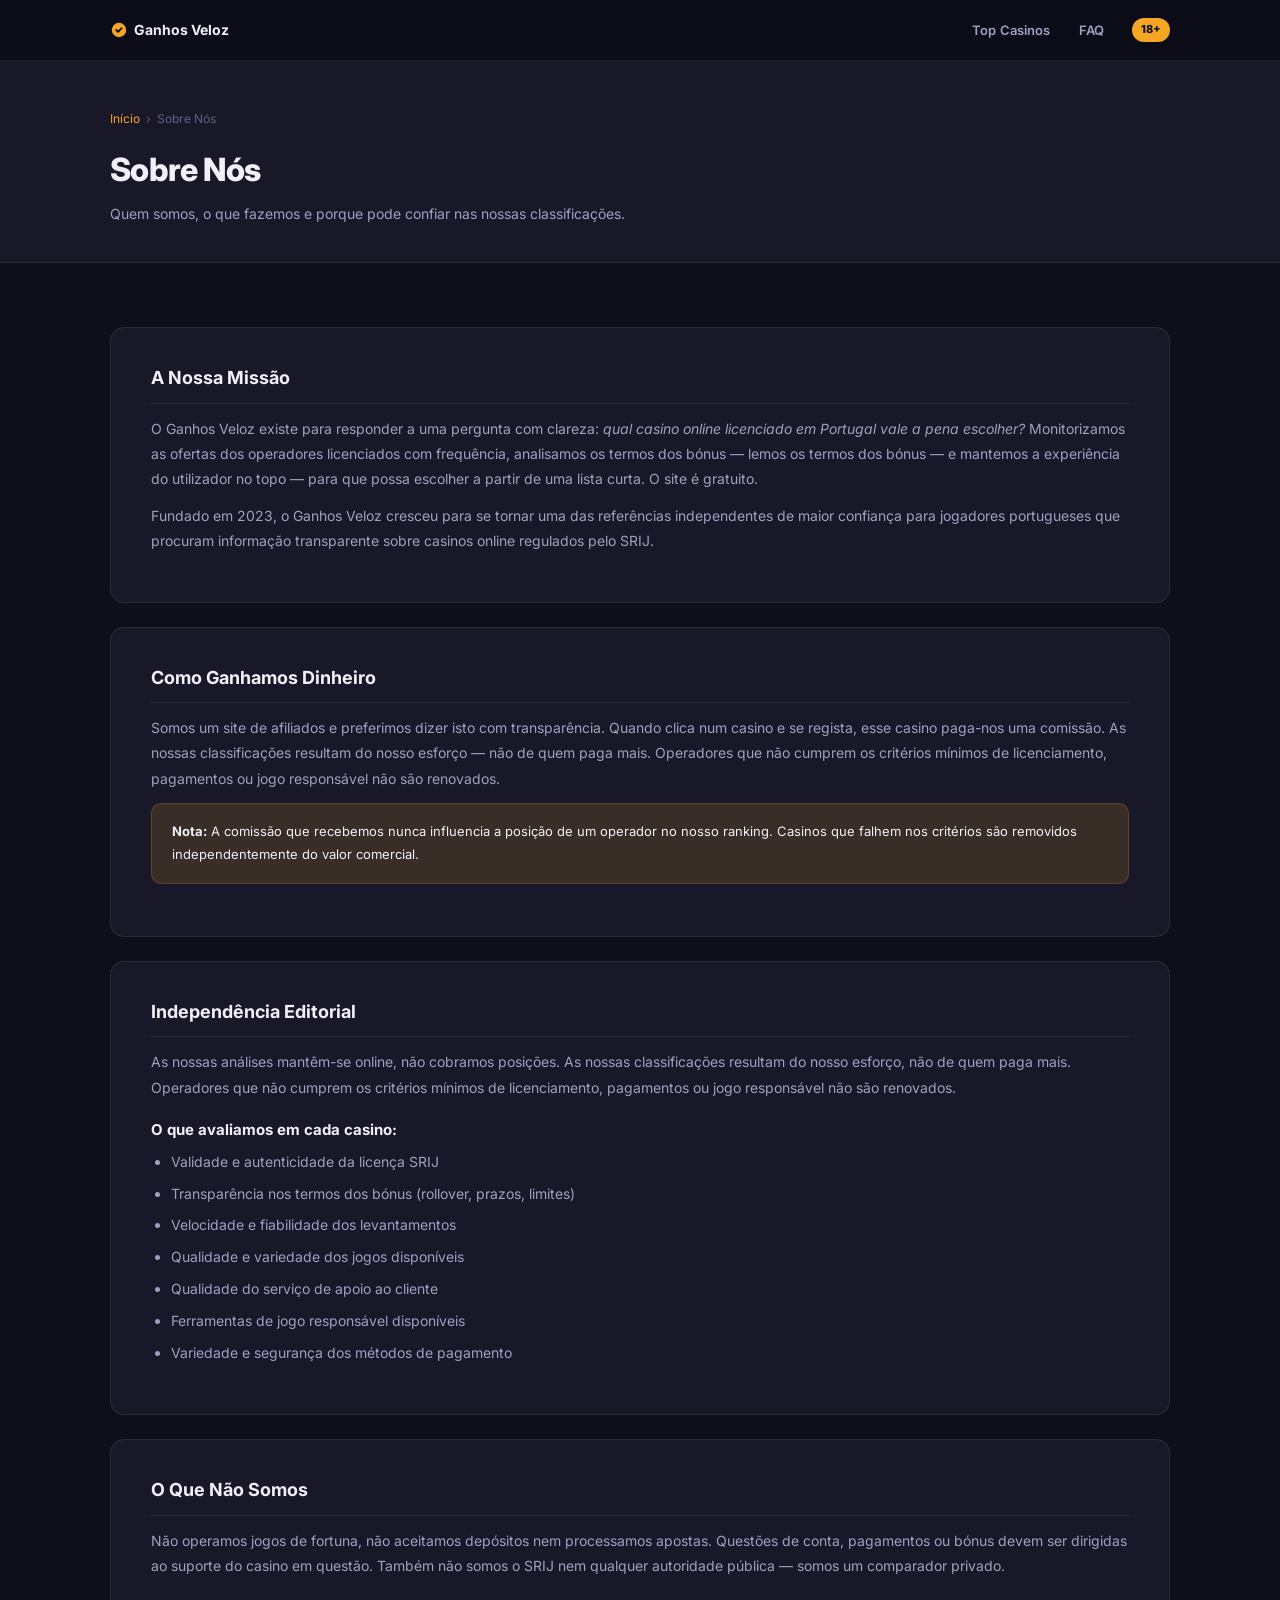
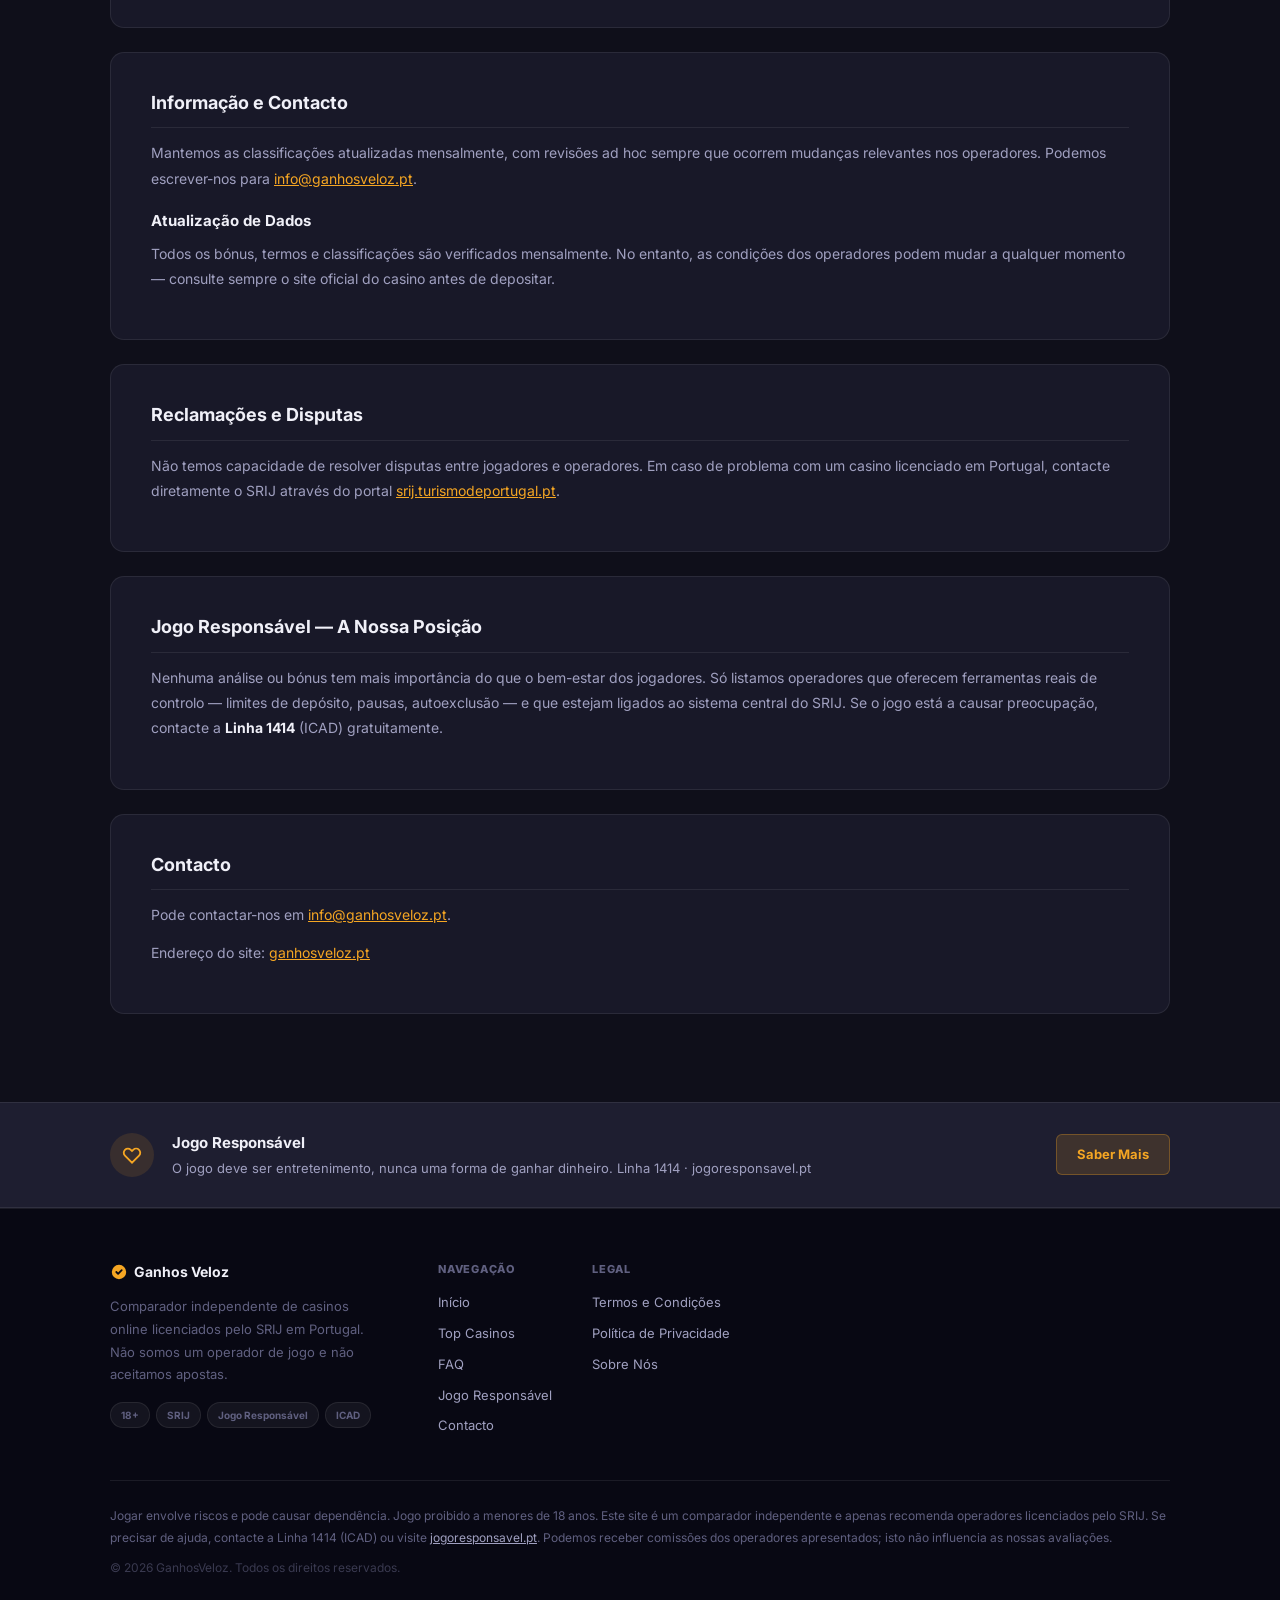
==== about-us.html @ d314f1c2 "first commit" ====
<!DOCTYPE html>
<html lang="pt-PT">
<head>
  <meta charset="UTF-8" />
  <meta name="viewport" content="width=device-width, initial-scale=1.0" />
  <title>Sobre Nós — Ganhos Veloz</title>
  <meta name="description" content="Saiba quem somos, como avaliamos os casinos e como nos financiamos. Comparador independente de casinos online licenciados pelo SRIJ." />
  <link rel="stylesheet" href="styles.css" />
  <link rel="preconnect" href="https://fonts.googleapis.com" />
  <link href="https://fonts.googleapis.com/css2?family=Inter:wght@400;500;600;700;800;900&display=swap" rel="stylesheet" />
</head>
<body>

  <header class="header" id="header">
    <div class="container">
      <div class="header-inner">
        <a href="index.html" class="logo logo-check">
          <svg viewBox="0 0 20 20" fill="currentColor"><path fill-rule="evenodd" d="M10 18a8 8 0 100-16 8 8 0 000 16zm3.707-9.293a1 1 0 00-1.414-1.414L9 10.586 7.707 9.293a1 1 0 00-1.414 1.414l2 2a1 1 0 001.414 0l4-4z" clip-rule="evenodd"/></svg>
          Ganhos Veloz
        </a>
        <nav class="nav" id="nav">
          <a href="index.html#top-casinos">Top Casinos</a>
          <a href="index.html#faq">FAQ</a>
          <span class="nav-badge">18+</span>
        </nav>
        <button class="hamburger" id="hamburger" aria-label="Menu" aria-expanded="false">
          <span></span><span></span><span></span>
        </button>
      </div>
    </div>
  </header>

  <section class="subpage-hero">
    <div class="container">
      <div class="breadcrumb">
        <a href="index.html">Início</a>
        <span>›</span>
        <span>Sobre Nós</span>
      </div>
      <h1>Sobre Nós</h1>
      <p>Quem somos, o que fazemos e porque pode confiar nas nossas classificações.</p>
    </div>
  </section>

  <section class="section">
    <div class="container">

      <div class="content-block">
        <h2>A Nossa Missão</h2>
        <p>O Ganhos Veloz existe para responder a uma pergunta com clareza: <em>qual casino online licenciado em Portugal vale a pena escolher?</em> Monitorizamos as ofertas dos operadores licenciados com frequência, analisamos os termos dos bónus — lemos os termos dos bónus — e mantemos a experiência do utilizador no topo — para que possa escolher a partir de uma lista curta. O site é gratuito.</p>
        <p>Fundado em 2023, o Ganhos Veloz cresceu para se tornar uma das referências independentes de maior confiança para jogadores portugueses que procuram informação transparente sobre casinos online regulados pelo SRIJ.</p>
      </div>

      <div class="content-block">
        <h2>Como Ganhamos Dinheiro</h2>
        <p>Somos um site de afiliados e preferimos dizer isto com transparência. Quando clica num casino e se regista, esse casino paga-nos uma comissão. As nossas classificações resultam do nosso esforço — não de quem paga mais. Operadores que não cumprem os critérios mínimos de licenciamento, pagamentos ou jogo responsável não são renovados.</p>
        <div class="info-box">
          <p><strong>Nota:</strong> A comissão que recebemos nunca influencia a posição de um operador no nosso ranking. Casinos que falhem nos critérios são removidos independentemente do valor comercial.</p>
        </div>
      </div>

      <div class="content-block">
        <h2>Independência Editorial</h2>
        <p>As nossas análises mantêm-se online, não cobramos posições. As nossas classificações resultam do nosso esforço, não de quem paga mais. Operadores que não cumprem os critérios mínimos de licenciamento, pagamentos ou jogo responsável não são renovados.</p>
        <h3>O que avaliamos em cada casino:</h3>
        <ul>
          <li>Validade e autenticidade da licença SRIJ</li>
          <li>Transparência nos termos dos bónus (rollover, prazos, limites)</li>
          <li>Velocidade e fiabilidade dos levantamentos</li>
          <li>Qualidade e variedade dos jogos disponíveis</li>
          <li>Qualidade do serviço de apoio ao cliente</li>
          <li>Ferramentas de jogo responsável disponíveis</li>
          <li>Variedade e segurança dos métodos de pagamento</li>
        </ul>
      </div>

      <div class="content-block">
        <h2>O Que Não Somos</h2>
        <p>Não operamos jogos de fortuna, não aceitamos depósitos nem processamos apostas. Questões de conta, pagamentos ou bónus devem ser dirigidas ao suporte do casino em questão. Também não somos o SRIJ nem qualquer autoridade pública — somos um comparador privado.</p>
      </div>

      <div class="content-block">
        <h2>Informação e Contacto</h2>
        <p>Mantemos as classificações atualizadas mensalmente, com revisões ad hoc sempre que ocorrem mudanças relevantes nos operadores. Podemos escrever-nos para <a href="mailto:info@ganhosveloz.pt">info@ganhosveloz.pt</a>.</p>
        <h3>Atualização de Dados</h3>
        <p>Todos os bónus, termos e classificações são verificados mensalmente. No entanto, as condições dos operadores podem mudar a qualquer momento — consulte sempre o site oficial do casino antes de depositar.</p>
      </div>

      <div class="content-block">
        <h2>Reclamações e Disputas</h2>
        <p>Não temos capacidade de resolver disputas entre jogadores e operadores. Em caso de problema com um casino licenciado em Portugal, contacte diretamente o SRIJ através do portal <a href="https://www.srij.turismodeportugal.pt" target="_blank" rel="noopener">srij.turismodeportugal.pt</a>.</p>
      </div>

      <div class="content-block">
        <h2>Jogo Responsável — A Nossa Posição</h2>
        <p>Nenhuma análise ou bónus tem mais importância do que o bem-estar dos jogadores. Só listamos operadores que oferecem ferramentas reais de controlo — limites de depósito, pausas, autoexclusão — e que estejam ligados ao sistema central do SRIJ. Se o jogo está a causar preocupação, contacte a <strong>Linha 1414</strong> (ICAD) gratuitamente.</p>
      </div>

      <div class="content-block">
        <h2>Contacto</h2>
        <p>Pode contactar-nos em <a href="mailto:info@ganhosveloz.pt">info@ganhosveloz.pt</a>.</p>
        <p>Endereço do site: <a href="index.html">ganhosveloz.pt</a></p>
      </div>

    </div>
  </section>

  <div class="rg-banner">
    <div class="container">
      <div class="rg-inner">
        <div class="rg-icon">
          <svg viewBox="0 0 24 24" fill="none" stroke="currentColor" stroke-width="2"><path d="M4.318 6.318a4.5 4.5 0 000 6.364L12 20.364l7.682-7.682a4.5 4.5 0 00-6.364-6.364L12 7.636l-1.318-1.318a4.5 4.5 0 00-6.364 0z"/></svg>
        </div>
        <div class="rg-text">
          <strong>Jogo Responsável</strong>
          <p>O jogo deve ser entretenimento, nunca uma forma de ganhar dinheiro. Linha 1414 · jogoresponsavel.pt</p>
        </div>
        <a href="safer-gambling.html" class="rg-link">Saber Mais</a>
      </div>
    </div>
  </div>

  <footer class="footer">
    <div class="container">
      <div class="footer-top">
        <div class="footer-brand">
          <a href="index.html" class="logo logo-check">
            <svg viewBox="0 0 20 20" fill="currentColor"><path fill-rule="evenodd" d="M10 18a8 8 0 100-16 8 8 0 000 16zm3.707-9.293a1 1 0 00-1.414-1.414L9 10.586 7.707 9.293a1 1 0 00-1.414 1.414l2 2a1 1 0 001.414 0l4-4z" clip-rule="evenodd"/></svg>
            Ganhos Veloz
          </a>
          <p class="footer-desc">Comparador independente de casinos online licenciados pelo SRIJ em Portugal. Não somos um operador de jogo e não aceitamos apostas.</p>
          <div class="footer-badges">
            <span class="footer-badge">18+</span>
            <span class="footer-badge">SRIJ</span>
            <span class="footer-badge">Jogo Responsável</span>
            <span class="footer-badge">ICAD</span>
          </div>
        </div>
        <div class="footer-links">
          <div class="footer-col">
            <h4>Navegação</h4>
            <a href="index.html">Início</a>
            <a href="index.html#top-casinos">Top Casinos</a>
            <a href="index.html#faq">FAQ</a>
            <a href="safer-gambling.html">Jogo Responsável</a>
            <a href="contact-us.html">Contacto</a>
          </div>
          <div class="footer-col">
            <h4>Legal</h4>
            <a href="terms-and-conditions.html">Termos e Condições</a>
            <a href="privacy-policy.html">Política de Privacidade</a>
            <a href="about-us.html">Sobre Nós</a>
          </div>
        </div>
      </div>
      <div class="footer-bottom">
        <p class="footer-legal">Jogar envolve riscos e pode causar dependência. Jogo proibido a menores de 18 anos. Este site é um comparador independente e apenas recomenda operadores licenciados pelo SRIJ. Se precisar de ajuda, contacte a Linha 1414 (ICAD) ou visite <a href="https://www.jogoresponsavel.pt" target="_blank" rel="noopener">jogoresponsavel.pt</a>. Podemos receber comissões dos operadores apresentados; isto não influencia as nossas avaliações.</p>
        <p class="footer-copy">© 2026 GanhosVeloz. Todos os direitos reservados.</p>
      </div>
    </div>
  </footer>

  <script src="script.js"></script>
</body>
</html>
---- styles.css ----
/* ============================================================
   GANHOS VELOZ — Dark Theme Stylesheet
   ============================================================ */

:root {
  --bg:          #0f0f1a;
  --bg-card:     #181828;
  --bg-card2:    #1e1e30;
  --bg-nav:      #13131f;
  --border:      rgba(255,255,255,.08);
  --border-mid:  rgba(255,255,255,.12);
  --text:        #f0f0f8;
  --text-sec:    #a0a0c0;
  --text-muted:  #606080;
  --orange:      #f5a623;
  --orange-dark: #d4891a;
  --orange-glow: rgba(245,166,35,.15);
  --green:       #2ecc71;
  --green-light: rgba(46,204,113,.12);
  --primary:     #5b6af0;
  --radius:      10px;
  --radius-sm:   6px;
  --radius-lg:   14px;
  --shadow:      0 4px 20px rgba(0,0,0,.4);
  --shadow-lg:   0 8px 40px rgba(0,0,0,.5);
  --transition:  0.2s ease;
}

*, *::before, *::after { box-sizing: border-box; margin: 0; padding: 0; }
html { scroll-behavior: smooth; }
body {
  font-family: 'Inter', -apple-system, BlinkMacSystemFont, 'Segoe UI', sans-serif;
  font-size: 15px;
  line-height: 1.6;
  color: var(--text);
  background: var(--bg);
  -webkit-font-smoothing: antialiased;
}
a { color: inherit; text-decoration: none; }
img { display: block; max-width: 100%; }

.container {
  max-width: 1100px;
  margin: 0 auto;
  padding: 0 20px;
}

/* ============================================================
   HEADER
   ============================================================ */
.header {
  position: sticky;
  top: 0;
  z-index: 100;
  background: rgba(13,13,25,.95);
  backdrop-filter: blur(16px);
  border-bottom: 1px solid var(--border);
}
.header-inner {
  display: flex;
  align-items: center;
  justify-content: space-between;
  height: 60px;
  gap: 24px;
}

/* Logo */
.logo {
  display: flex;
  align-items: center;
  gap: 9px;
  font-weight: 700;
  font-size: 17px;
  color: var(--text);
  flex-shrink: 0;
}
.logo-icon {
  width: 30px;
  height: 30px;
  background: var(--orange);
  border-radius: 8px;
  display: flex;
  align-items: center;
  justify-content: center;
  font-size: 15px;
  font-weight: 800;
  color: #0f0f1a;
}
.logo-check {
  display: flex;
  align-items: center;
  gap: 6px;
  font-size: 14px;
  font-weight: 700;
  color: var(--text);
}
.logo-check svg { color: var(--orange); width: 18px; height: 18px; }

/* Nav */
.nav {
  display: flex;
  align-items: center;
  gap: 28px;
}
.nav a {
  font-size: 13px;
  font-weight: 600;
  color: var(--text-sec);
  transition: color var(--transition);
  letter-spacing: .01em;
}
.nav a:hover { color: var(--text); }
.nav-badge {
  background: var(--orange);
  color: #0f0f1a;
  font-size: 11px;
  font-weight: 800;
  padding: 3px 9px;
  border-radius: 99px;
}
.hamburger {
  display: none;
  flex-direction: column;
  gap: 5px;
  background: none;
  border: none;
  cursor: pointer;
  padding: 4px;
}
.hamburger span {
  display: block;
  width: 22px;
  height: 2px;
  background: var(--text-sec);
  border-radius: 2px;
  transition: var(--transition);
}

/* ============================================================
   HERO
   ============================================================ */
.hero {
  background: linear-gradient(160deg, #0f0f1a 0%, #1a1235 60%, #0f0f1a 100%);
  padding: 60px 0 48px;
  position: relative;
  overflow: hidden;
  border-bottom: 1px solid var(--border);
}
.hero::before {
  content: '';
  position: absolute;
  top: -120px; right: -120px;
  width: 500px; height: 500px;
  background: radial-gradient(circle, rgba(245,166,35,.06) 0%, transparent 70%);
  pointer-events: none;
}

.hero-badges {
  display: flex;
  flex-wrap: wrap;
  gap: 8px;
  margin-bottom: 22px;
}
.badge {
  display: inline-flex;
  align-items: center;
  gap: 5px;
  font-size: 11px;
  font-weight: 600;
  padding: 4px 12px;
  border-radius: 99px;
}
.badge svg { width: 12px; height: 12px; }
.badge-green  { background: rgba(46,204,113,.12); color: #6ee7a0; border: 1px solid rgba(46,204,113,.2); }
.badge-orange { background: var(--orange-glow); color: var(--orange); border: 1px solid rgba(245,166,35,.25); }
.badge-blue   { background: rgba(91,106,240,.12); color: #9aa4f8; border: 1px solid rgba(91,106,240,.2); }
.badge-gray   { background: rgba(255,255,255,.06); color: var(--text-sec); border: 1px solid var(--border); }

.hero-title {
  font-size: clamp(26px, 4.5vw, 42px);
  font-weight: 800;
  line-height: 1.15;
  margin-bottom: 14px;
  letter-spacing: -.02em;
  color: var(--text);
}
.hero-sub {
  font-size: 16px;
  color: var(--text-sec);
  max-width: 540px;
  margin-bottom: 20px;
  line-height: 1.7;
}
.update-tag {
  display: inline-flex;
  align-items: center;
  gap: 6px;
  font-size: 12px;
  color: var(--text-muted);
  background: rgba(255,255,255,.04);
  padding: 5px 12px;
  border-radius: 99px;
  border: 1px solid var(--border);
}
.update-tag svg { width: 13px; height: 13px; }

/* ============================================================
   SECTIONS
   ============================================================ */
.section { padding: 64px 0; }
.section-alt { background: var(--bg-card); border-top: 1px solid var(--border); border-bottom: 1px solid var(--border); }

.section-header {
  margin-bottom: 36px;
}
.section-title {
  font-size: clamp(20px, 3vw, 28px);
  font-weight: 800;
  letter-spacing: -.02em;
  color: var(--text);
  margin-bottom: 8px;
}
.section-sub {
  font-size: 14px;
  color: var(--text-sec);
  max-width: 520px;
}

/* ============================================================
   FILTER BAR
   ============================================================ */
.filter-bar {
  display: flex;
  flex-wrap: wrap;
  gap: 8px;
  margin-bottom: 24px;
}
.filter-btn {
  background: var(--bg-card2);
  border: 1px solid var(--border);
  border-radius: 99px;
  padding: 7px 18px;
  font-size: 13px;
  font-weight: 600;
  color: var(--text-sec);
  cursor: pointer;
  transition: all var(--transition);
  font-family: inherit;
}
.filter-btn:hover { border-color: var(--orange); color: var(--orange); }
.filter-btn.active { background: var(--orange); border-color: var(--orange); color: #0f0f1a; }

/* ============================================================
   CASINO CARDS
   ============================================================ */
.casino-list {
  display: flex;
  flex-direction: column;
  gap: 14px;
}

.casino-card {
  background: var(--bg-card);
  border: 1px solid var(--border);
  border-radius: var(--radius-lg);
  padding: 20px 24px;
  display: flex;
  align-items: center;
  gap: 18px;
  transition: border-color var(--transition), box-shadow var(--transition), transform var(--transition);
  position: relative;
}
.casino-card:hover {
  border-color: var(--orange);
  box-shadow: 0 0 0 1px var(--orange), var(--shadow);
  transform: translateY(-1px);
}

/* Rank */
.casino-rank {
  width: 34px;
  height: 34px;
  border-radius: 50%;
  display: flex;
  align-items: center;
  justify-content: center;
  font-weight: 800;
  font-size: 14px;
  flex-shrink: 0;
}
.rank-1 { background: var(--orange-glow); color: var(--orange); border: 1px solid rgba(245,166,35,.3); }
.rank-2 { background: rgba(255,255,255,.06); color: #c0c0d0; border: 1px solid var(--border); }
.rank-3 { background: rgba(205,127,50,.12); color: #cd7f32; border: 1px solid rgba(205,127,50,.25); }
.rank-n { background: rgba(255,255,255,.04); color: var(--text-muted); border: 1px solid var(--border); }

/* Logo */
.casino-logo-wrap { position: relative; flex-shrink: 0; }
.casino-logo {
  width: 72px;
  height: 56px;
  border-radius: var(--radius);
  display: flex;
  align-items: center;
  justify-content: center;
  border: 1px solid var(--border-mid);
  overflow: hidden;
}
.casino-logo-letter {
  font-size: 22px;
  font-weight: 900;
  letter-spacing: -1px;
}
.top-pick-badge {
  position: absolute;
  top: -7px; left: 50%;
  transform: translateX(-50%);
  background: var(--orange);
  color: #0f0f1a;
  font-size: 9px;
  font-weight: 800;
  padding: 2px 8px;
  border-radius: 99px;
  white-space: nowrap;
  letter-spacing: .03em;
}

/* Info */
.casino-info { flex: 1; min-width: 0; }
.bonus-label {
  font-size: 10px;
  font-weight: 700;
  text-transform: uppercase;
  letter-spacing: .08em;
  color: var(--orange);
  margin-bottom: 5px;
}
.casino-name {
  font-size: 15px;
  font-weight: 700;
  color: var(--text);
  margin-bottom: 6px;
  display: flex;
  align-items: center;
  gap: 8px;
  flex-wrap: wrap;
}
.srij-tag {
  font-size: 9px;
  font-weight: 700;
  background: var(--green-light);
  color: var(--green);
  padding: 2px 7px;
  border-radius: 99px;
  border: 1px solid rgba(46,204,113,.2);
}
.casino-bonus-text {
  font-size: 16px;
  font-weight: 800;
  color: var(--text);
  margin-bottom: 8px;
  line-height: 1.3;
}
.casino-feature-tags {
  display: flex;
  flex-wrap: wrap;
  gap: 5px;
  margin-bottom: 10px;
}
.feat-tag {
  font-size: 11px;
  font-weight: 500;
  background: rgba(255,255,255,.05);
  color: var(--text-sec);
  padding: 3px 9px;
  border-radius: 99px;
  border: 1px solid var(--border);
}
.payment-icons {
  display: flex;
  align-items: center;
  gap: 6px;
  flex-wrap: wrap;
}
.pay-icon {
  background: rgba(255,255,255,.07);
  border: 1px solid var(--border-mid);
  border-radius: 5px;
  padding: 3px 8px;
  font-size: 10px;
  font-weight: 700;
  color: var(--text-sec);
  letter-spacing: .03em;
}

/* Rating */
.casino-rating-col {
  text-align: center;
  flex-shrink: 0;
  min-width: 80px;
}
.rating-label {
  font-size: 10px;
  font-weight: 700;
  text-transform: uppercase;
  letter-spacing: .08em;
  color: var(--text-muted);
  margin-bottom: 4px;
}
.rating-stars { color: var(--orange); font-size: 12px; margin-bottom: 3px; }
.rating-num {
  font-size: 22px;
  font-weight: 900;
  color: var(--orange);
  line-height: 1;
}
.rating-votes {
  font-size: 10px;
  color: var(--text-muted);
  margin-top: 3px;
}

/* CTA */
.casino-cta-col {
  flex-shrink: 0;
  min-width: 110px;
  text-align: center;
}
.btn-bonus {
  display: flex;
  align-items: center;
  justify-content: center;
  gap: 6px;
  background: var(--orange);
  color: #0f0f1a;
  font-size: 13px;
  font-weight: 800;
  padding: 12px 20px;
  border-radius: var(--radius-sm);
  transition: background var(--transition), transform var(--transition);
  white-space: nowrap;
  letter-spacing: .02em;
}
.btn-bonus:hover { background: var(--orange-dark); transform: translateY(-1px); }
.btn-bonus svg { width: 14px; height: 14px; }
.withdrawal-note {
  font-size: 10px;
  color: var(--text-muted);
  margin-top: 6px;
}

.casino-card.hidden { display: none; }

.disclaimer-inline {
  font-size: 12px;
  color: var(--text-muted);
  text-align: center;
  margin-top: 20px;
  max-width: 600px;
  margin-left: auto;
  margin-right: auto;
  line-height: 1.7;
}

/* ============================================================
   COMPARISON TABLE
   ============================================================ */
.table-wrap {
  overflow-x: auto;
  border-radius: var(--radius-lg);
  border: 1px solid var(--border);
}
.comparison-table {
  width: 100%;
  border-collapse: collapse;
  background: var(--bg-card);
}
.comparison-table th {
  background: var(--bg-card2);
  font-size: 11px;
  font-weight: 700;
  text-transform: uppercase;
  letter-spacing: .06em;
  color: var(--text-muted);
  padding: 14px 16px;
  text-align: left;
  border-bottom: 1px solid var(--border);
}
.comparison-table td {
  padding: 14px 16px;
  font-size: 14px;
  border-bottom: 1px solid var(--border);
  vertical-align: middle;
  color: var(--text);
}
.comparison-table tr:last-child td { border-bottom: none; }
.comparison-table tr:hover td { background: rgba(255,255,255,.02); }
.top-row td { background: var(--orange-glow); }

.tag-green { background: var(--green-light); color: var(--green); font-size: 11px; font-weight: 700; padding: 3px 9px; border-radius: 99px; display: inline-block; }
.tag-yellow { background: rgba(245,166,35,.12); color: var(--orange); font-size: 11px; font-weight: 700; padding: 3px 9px; border-radius: 99px; display: inline-block; }
.check { color: var(--green); font-size: 16px; font-weight: 700; }
.stars-sm { color: var(--orange); font-weight: 700; font-size: 13px; }

/* ============================================================
   CRITERIA GRID
   ============================================================ */
.criteria-grid {
  display: grid;
  grid-template-columns: repeat(3, 1fr);
  gap: 16px;
}
.criteria-card {
  background: var(--bg-card);
  border: 1px solid var(--border);
  border-radius: var(--radius-lg);
  padding: 24px 20px;
  transition: border-color var(--transition), transform var(--transition);
}
.criteria-card:hover { border-color: var(--orange); transform: translateY(-2px); }
.criteria-icon {
  width: 42px;
  height: 42px;
  border-radius: var(--radius-sm);
  display: flex;
  align-items: center;
  justify-content: center;
  margin-bottom: 14px;
}
.criteria-icon svg { width: 22px; height: 22px; }
.criteria-card h3 { font-size: 15px; font-weight: 700; margin-bottom: 7px; color: var(--text); }
.criteria-card p { font-size: 13px; color: var(--text-sec); line-height: 1.65; }

/* ============================================================
   FAQ
   ============================================================ */
.faq-categories {
  display: grid;
  grid-template-columns: 1fr 1fr;
  gap: 28px;
}
.faq-cat-title {
  font-size: 12px;
  font-weight: 800;
  text-transform: uppercase;
  letter-spacing: .08em;
  color: var(--orange);
  margin-bottom: 14px;
  padding-bottom: 8px;
  border-bottom: 1px solid rgba(245,166,35,.2);
}
.faq-group { display: flex; flex-direction: column; gap: 4px; }
.faq-item {
  border: 1px solid var(--border);
  border-radius: var(--radius-sm);
  background: var(--bg-card);
  overflow: hidden;
}
.faq-q {
  width: 100%;
  display: flex;
  align-items: center;
  justify-content: space-between;
  gap: 12px;
  padding: 14px 16px;
  font-size: 13px;
  font-weight: 600;
  color: var(--text);
  background: none;
  border: none;
  cursor: pointer;
  text-align: left;
  transition: background var(--transition);
  font-family: inherit;
}
.faq-q:hover { background: rgba(255,255,255,.03); }
.faq-icon { width: 16px; height: 16px; flex-shrink: 0; color: var(--text-muted); transition: transform var(--transition); }
.faq-q[aria-expanded="true"] .faq-icon { transform: rotate(180deg); }
.faq-a { max-height: 0; overflow: hidden; transition: max-height .35s ease, padding .2s ease; padding: 0 16px; }
.faq-a.open { max-height: 300px; padding: 0 16px 14px; }
.faq-a p { font-size: 13px; color: var(--text-sec); line-height: 1.7; }
.faq-a a { color: var(--orange); text-decoration: underline; }

/* ============================================================
   RESPONSIBLE GAMBLING BANNER
   ============================================================ */
.rg-banner {
  background: var(--bg-card2);
  border-top: 1px solid var(--border);
  border-bottom: 1px solid var(--border);
  padding: 28px 0;
}
.rg-inner { display: flex; align-items: center; gap: 18px; flex-wrap: wrap; }
.rg-icon {
  width: 44px; height: 44px;
  background: rgba(245,166,35,.12);
  border-radius: 50%;
  display: flex; align-items: center; justify-content: center;
  flex-shrink: 0;
}
.rg-icon svg { width: 22px; height: 22px; color: var(--orange); }
.rg-text strong { font-size: 15px; display: block; margin-bottom: 3px; }
.rg-text p { font-size: 13px; color: var(--text-sec); }
.rg-link {
  margin-left: auto;
  flex-shrink: 0;
  background: var(--orange-glow);
  color: var(--orange);
  font-size: 13px;
  font-weight: 700;
  padding: 9px 20px;
  border-radius: var(--radius-sm);
  border: 1px solid rgba(245,166,35,.3);
  transition: background var(--transition);
}
.rg-link:hover { background: rgba(245,166,35,.2); }

/* ============================================================
   FOOTER
   ============================================================ */
.footer {
  background: #080813;
  color: var(--text-sec);
  padding: 52px 0 28px;
  border-top: 1px solid var(--border);
}
.footer-top { display: flex; gap: 48px; margin-bottom: 44px; }
.footer-brand { max-width: 280px; }
.footer-desc {
  font-size: 13px;
  color: var(--text-muted);
  margin: 12px 0 16px;
  line-height: 1.75;
}
.footer-badges { display: flex; flex-wrap: wrap; gap: 6px; }
.footer-badge {
  font-size: 10px;
  font-weight: 700;
  background: rgba(255,255,255,.05);
  color: var(--text-muted);
  padding: 4px 10px;
  border-radius: 99px;
  border: 1px solid var(--border);
}
.footer-links { flex: 1; display: flex; gap: 40px; }
.footer-col { display: flex; flex-direction: column; gap: 10px; }
.footer-col h4 {
  font-size: 11px;
  font-weight: 800;
  text-transform: uppercase;
  letter-spacing: .07em;
  color: var(--text-muted);
  margin-bottom: 4px;
}
.footer-col a { font-size: 13px; color: var(--text-sec); transition: color var(--transition); }
.footer-col a:hover { color: var(--text); }
.footer-bottom {
  border-top: 1px solid var(--border);
  padding-top: 24px;
  display: flex;
  flex-direction: column;
  gap: 10px;
}
.footer-legal { font-size: 12px; color: var(--text-muted); line-height: 1.8; }
.footer-legal a { color: var(--text-sec); text-decoration: underline; }
.footer-copy { font-size: 12px; color: #3a3a50; }

/* ============================================================
   SUB-PAGE STYLES
   ============================================================ */
.subpage-hero {
  background: var(--bg-card);
  border-bottom: 1px solid var(--border);
  padding: 48px 0 36px;
}
.subpage-hero h1 {
  font-size: clamp(22px, 3vw, 32px);
  font-weight: 800;
  letter-spacing: -.02em;
  margin-bottom: 8px;
  color: var(--text);
}
.subpage-hero p {
  font-size: 14px;
  color: var(--text-sec);
}
.breadcrumb {
  font-size: 12px;
  color: var(--text-muted);
  margin-bottom: 16px;
  display: flex;
  align-items: center;
  gap: 6px;
}
.breadcrumb a { color: var(--orange); }
.breadcrumb span { color: var(--text-muted); }

.content-block {
  background: var(--bg-card);
  border: 1px solid var(--border);
  border-radius: var(--radius-lg);
  padding: 36px 40px;
  margin-bottom: 24px;
}
.content-block h2 {
  font-size: 18px;
  font-weight: 700;
  color: var(--text);
  margin-bottom: 12px;
  padding-bottom: 10px;
  border-bottom: 1px solid var(--border);
}
.content-block h3 {
  font-size: 15px;
  font-weight: 700;
  color: var(--text);
  margin: 18px 0 8px;
}
.content-block p {
  font-size: 14px;
  color: var(--text-sec);
  line-height: 1.8;
  margin-bottom: 12px;
}
.content-block ul, .content-block ol {
  padding-left: 20px;
  display: flex;
  flex-direction: column;
  gap: 8px;
  margin-bottom: 14px;
}
.content-block li {
  font-size: 14px;
  color: var(--text-sec);
  line-height: 1.7;
}
.content-block a { color: var(--orange); text-decoration: underline; }
.content-block strong { color: var(--text); }

.info-box {
  background: var(--orange-glow);
  border: 1px solid rgba(245,166,35,.2);
  border-radius: var(--radius);
  padding: 16px 20px;
  margin-bottom: 16px;
}
.info-box p { font-size: 13px; color: var(--text); margin: 0; }

.contact-card {
  background: var(--bg-card);
  border: 1px solid var(--border);
  border-radius: var(--radius-lg);
  padding: 28px;
  display: flex;
  align-items: center;
  gap: 18px;
  margin-bottom: 16px;
}
.contact-icon {
  width: 48px; height: 48px;
  border-radius: var(--radius);
  background: var(--orange-glow);
  border: 1px solid rgba(245,166,35,.2);
  display: flex;
  align-items: center;
  justify-content: center;
  flex-shrink: 0;
}
.contact-icon svg { width: 22px; height: 22px; color: var(--orange); }
.contact-info h3 { font-size: 15px; font-weight: 700; color: var(--text); margin-bottom: 4px; }
.contact-info p { font-size: 13px; color: var(--text-sec); }
.contact-info a { color: var(--orange); }

.rg-resource {
  background: var(--bg-card);
  border: 1px solid var(--border);
  border-radius: var(--radius);
  padding: 16px 20px;
  margin-bottom: 10px;
  display: flex;
  align-items: center;
  gap: 14px;
}
.rg-resource-icon {
  width: 36px; height: 36px;
  border-radius: var(--radius-sm);
  background: rgba(91,106,240,.12);
  display: flex; align-items: center; justify-content: center;
  flex-shrink: 0;
}
.rg-resource-icon svg { width: 18px; height: 18px; color: var(--primary); }
.rg-resource strong { font-size: 14px; color: var(--text); display: block; }
.rg-resource span { font-size: 13px; color: var(--text-sec); }

/* ============================================================
   RESPONSIVE
   ============================================================ */
@media (max-width: 900px) {
  .criteria-grid { grid-template-columns: repeat(2, 1fr); }
  .faq-categories { grid-template-columns: 1fr; }
}
@media (max-width: 768px) {
  .nav { display: none; }
  .nav.open {
    display: flex;
    flex-direction: column;
    position: fixed;
    top: 60px; left: 0; right: 0;
    background: var(--bg-nav);
    padding: 24px 20px;
    border-bottom: 1px solid var(--border);
    box-shadow: var(--shadow-lg);
    gap: 20px;
    z-index: 99;
  }
  .hamburger { display: flex; }
  .footer-top { flex-direction: column; gap: 28px; }
  .footer-brand { max-width: none; }
  .footer-links { flex-wrap: wrap; gap: 28px; }
  .content-block { padding: 24px 20px; }
}
@media (max-width: 640px) {
  .casino-card { flex-wrap: wrap; gap: 14px; }
  .casino-rating-col { min-width: auto; }
  .casino-cta-col { width: 100%; min-width: auto; }
  .btn-bonus { width: 100%; padding: 14px; }
  .criteria-grid { grid-template-columns: 1fr; }
  .section { padding: 48px 0; }
}
@media (max-width: 480px) {
  .casino-card { flex-direction: column; align-items: flex-start; }
  .casino-rank { position: absolute; top: 14px; right: 14px; }
}
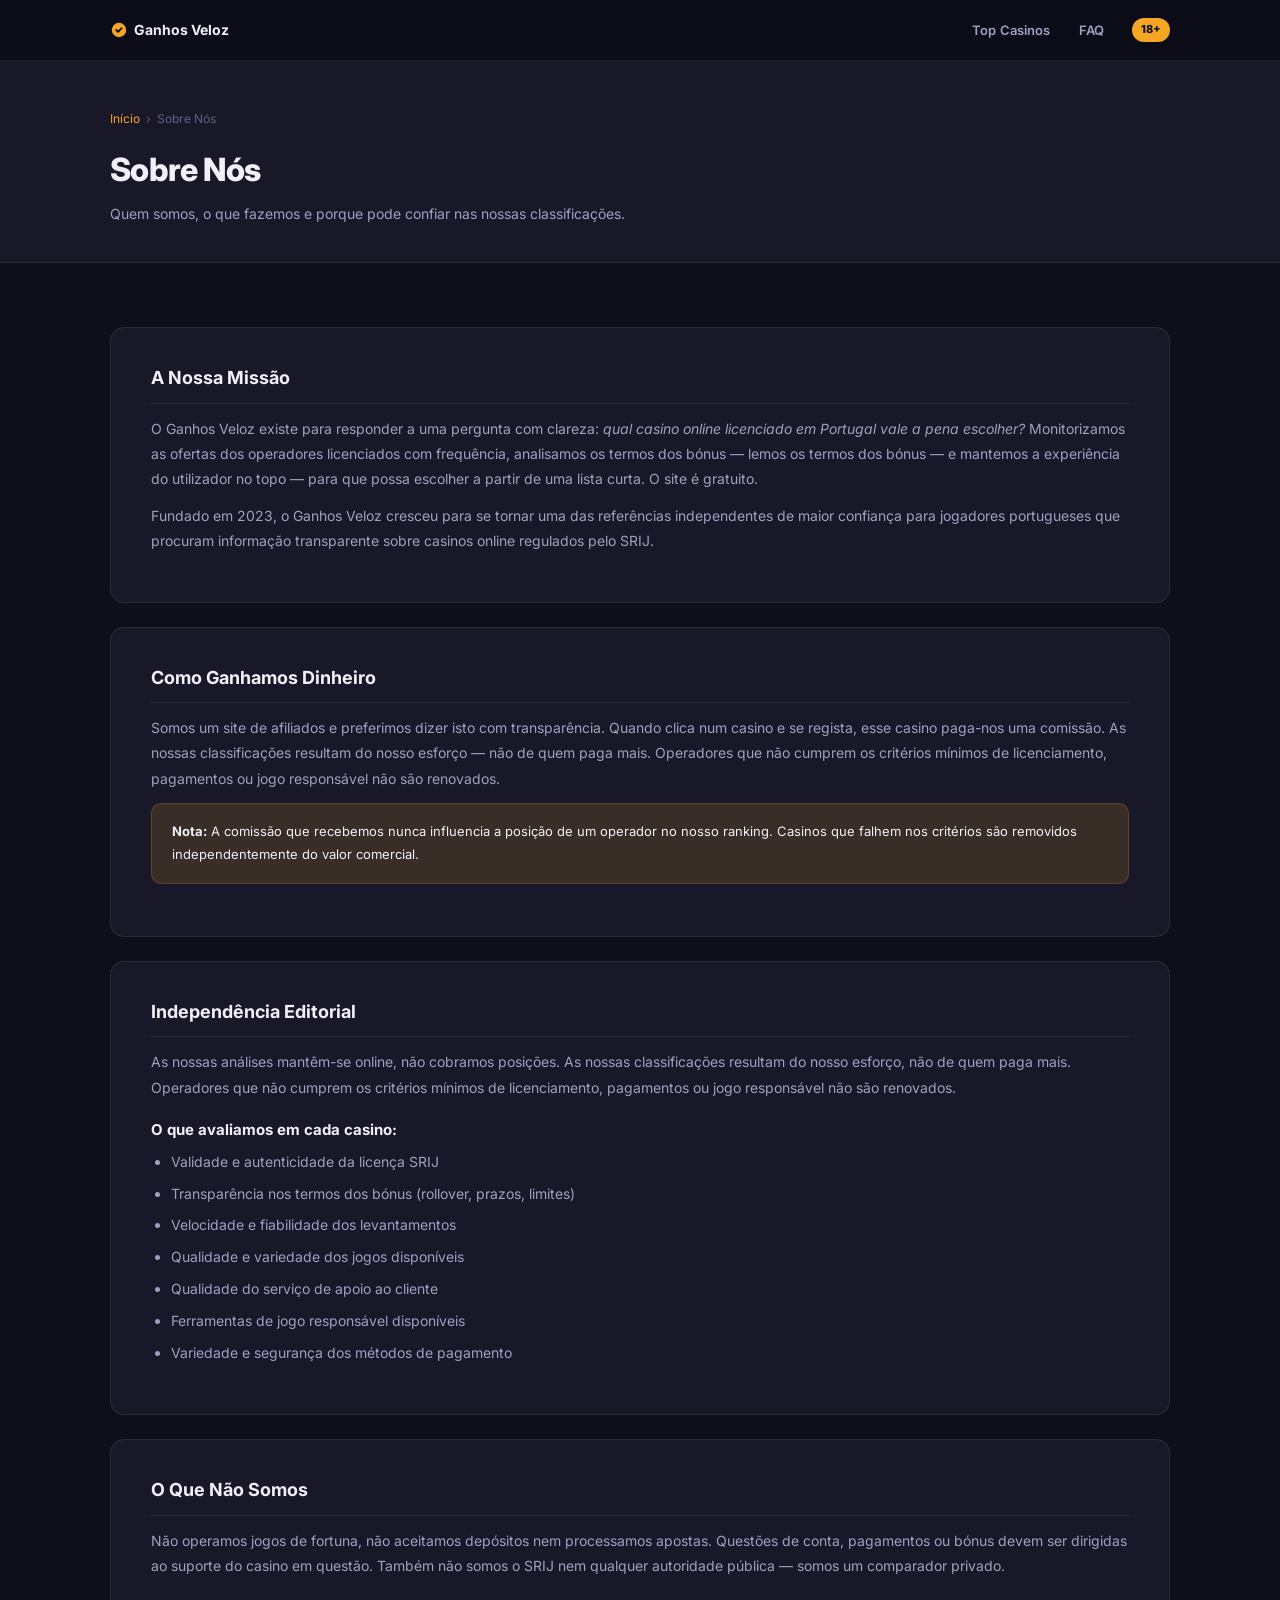
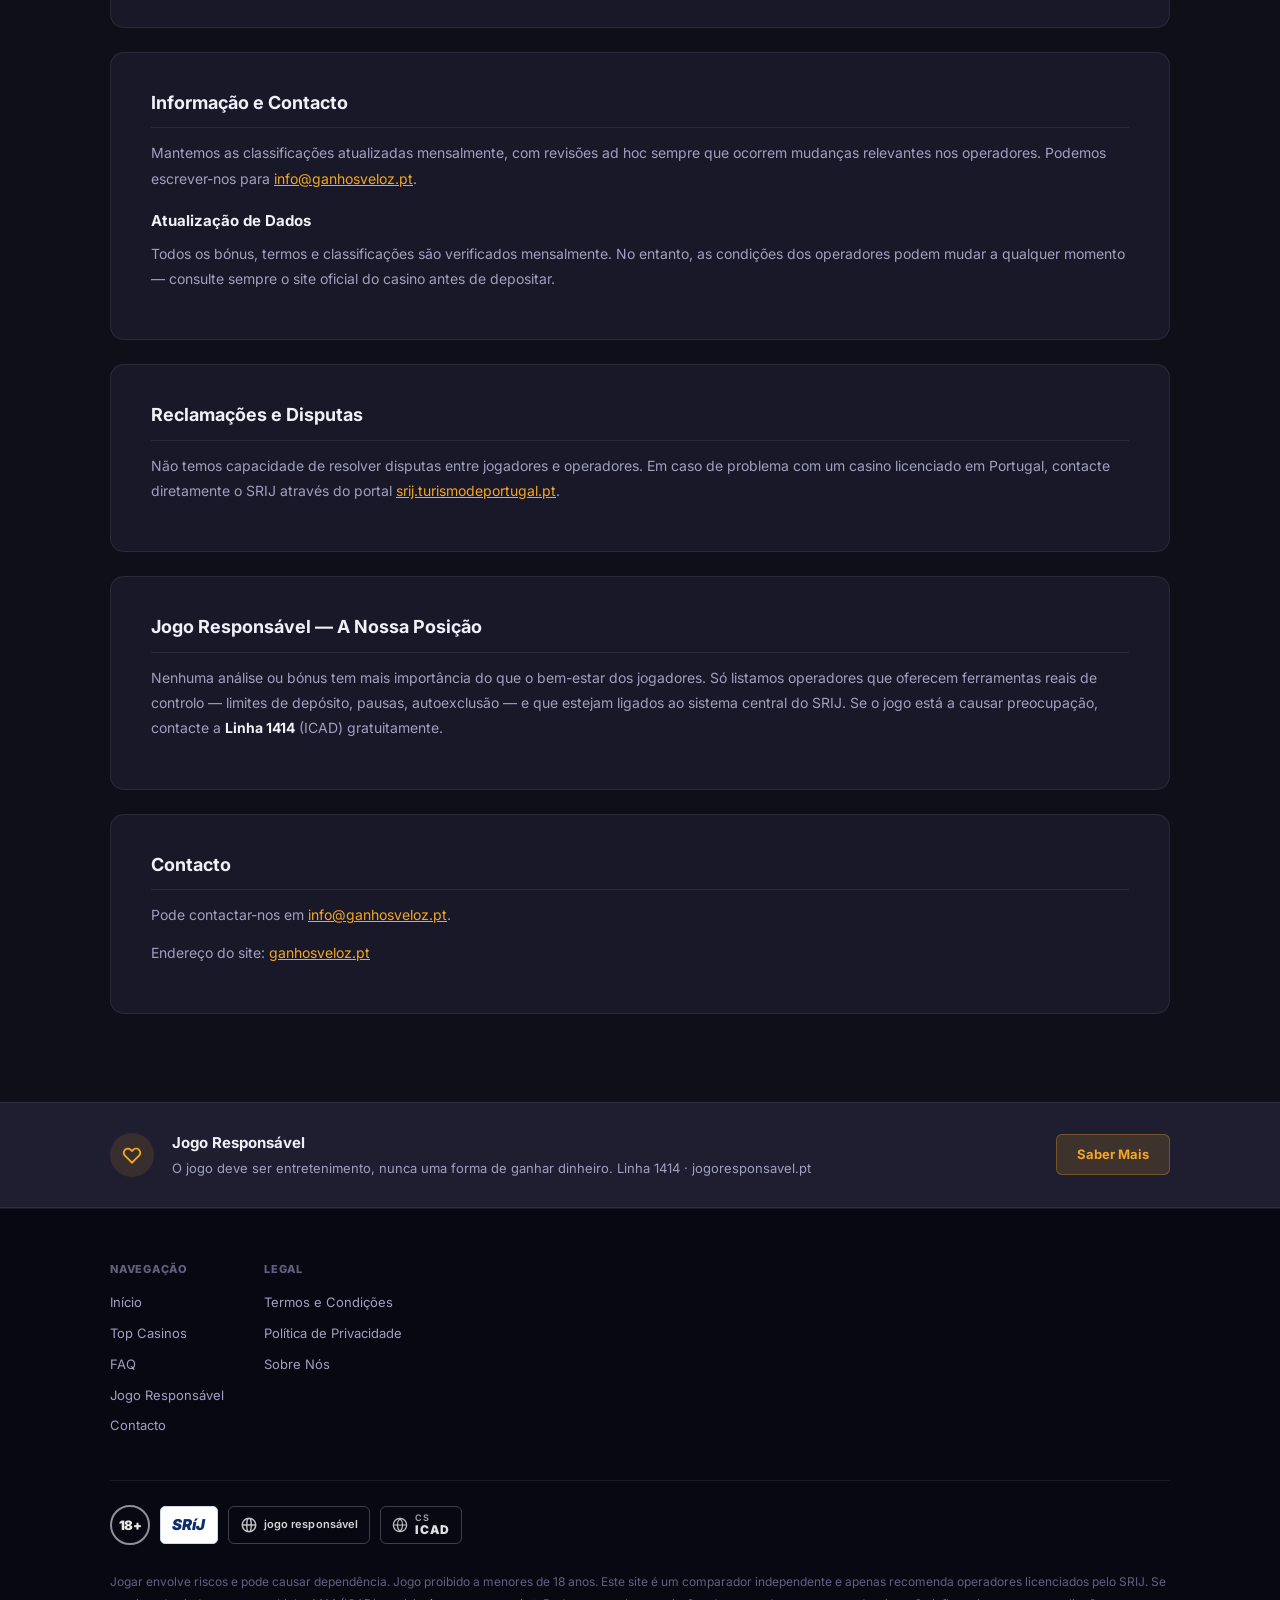
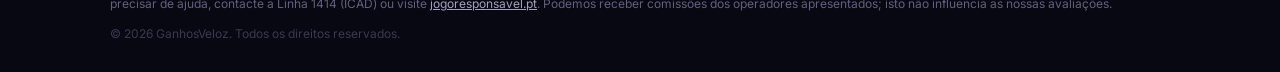
==== commit b84ded62: "update logos" ====
--- a/about-us.html
+++ b/about-us.html
@@ -123,19 +123,6 @@
   <footer class="footer">
     <div class="container">
       <div class="footer-top">
-        <div class="footer-brand">
-          <a href="index.html" class="logo logo-check">
-            <svg viewBox="0 0 20 20" fill="currentColor"><path fill-rule="evenodd" d="M10 18a8 8 0 100-16 8 8 0 000 16zm3.707-9.293a1 1 0 00-1.414-1.414L9 10.586 7.707 9.293a1 1 0 00-1.414 1.414l2 2a1 1 0 001.414 0l4-4z" clip-rule="evenodd"/></svg>
-            Ganhos Veloz
-          </a>
-          <p class="footer-desc">Comparador independente de casinos online licenciados pelo SRIJ em Portugal. Não somos um operador de jogo e não aceitamos apostas.</p>
-          <div class="footer-badges">
-            <span class="footer-badge">18+</span>
-            <span class="footer-badge">SRIJ</span>
-            <span class="footer-badge">Jogo Responsável</span>
-            <span class="footer-badge">ICAD</span>
-          </div>
-        </div>
         <div class="footer-links">
           <div class="footer-col">
             <h4>Navegação</h4>
@@ -154,6 +141,18 @@
         </div>
       </div>
       <div class="footer-bottom">
+        <div class="footer-cert-logos">
+          <span class="footer-badge footer-badge-18">18+</span>
+          <span class="footer-badge footer-badge-srij">SRíJ</span>
+          <span class="footer-badge footer-badge-jogo">
+            <svg width="18" height="18" viewBox="0 0 24 24" fill="none" stroke="currentColor" stroke-width="2" stroke-linecap="round" stroke-linejoin="round"><path d="M21 12a9 9 0 0 1-9 9m9-9a9 9 0 0 0-9-9m9 9H3m9 9a9 9 0 0 1-9-9m9 9c1.66 0 3-4.03 3-9s-1.34-9-3-9m0 18c-1.66 0-3-4.03-3-9s1.34-9 3-9m-9 9a9 9 0 0 1 9-9"/></svg>
+            jogo responsável
+          </span>
+          <span class="footer-badge footer-badge-icad">
+            <svg width="16" height="16" viewBox="0 0 24 24" fill="none" stroke="currentColor" stroke-width="1.8" stroke-linecap="round" stroke-linejoin="round"><circle cx="12" cy="12" r="10"/><path d="M2 12h20M12 2a15.3 15.3 0 0 1 4 10 15.3 15.3 0 0 1-4 10 15.3 15.3 0 0 1-4-10 15.3 15.3 0 0 1 4-10z"/></svg>
+            <span class="icad-wrap"><span>CS</span><strong>ICAD</strong></span>
+          </span>
+        </div>
         <p class="footer-legal">Jogar envolve riscos e pode causar dependência. Jogo proibido a menores de 18 anos. Este site é um comparador independente e apenas recomenda operadores licenciados pelo SRIJ. Se precisar de ajuda, contacte a Linha 1414 (ICAD) ou visite <a href="https://www.jogoresponsavel.pt" target="_blank" rel="noopener">jogoresponsavel.pt</a>. Podemos receber comissões dos operadores apresentados; isto não influencia as nossas avaliações.</p>
         <p class="footer-copy">© 2026 GanhosVeloz. Todos os direitos reservados.</p>
       </div>
--- a/styles.css
+++ b/styles.css
@@ -631,15 +631,104 @@
   margin: 12px 0 16px;
   line-height: 1.75;
 }
-.footer-badges { display: flex; flex-wrap: wrap; gap: 6px; }
+.footer-badges { display: flex; flex-wrap: wrap; gap: 10px; align-items: center; }
 .footer-badge {
-  font-size: 10px;
-  font-weight: 700;
-  background: rgba(255,255,255,.05);
-  color: var(--text-muted);
-  padding: 4px 10px;
-  border-radius: 99px;
-  border: 1px solid var(--border);
+  display: inline-flex;
+  align-items: center;
+  justify-content: center;
+  gap: 6px;
+  background: transparent;
+  border: 1.5px solid rgba(255,255,255,.22);
+  border-radius: 6px;
+  height: 38px;
+  padding: 0 12px;
+  box-sizing: border-box;
+  white-space: nowrap;
+  font-family: inherit;
+}
+
+/* 18+ – outlined circle */
+.footer-badge-18 {
+  width: 40px;
+  height: 40px;
+  border-radius: 50%;
+  border: 2px solid rgba(255,255,255,.55);
+  color: #e8e8e8;
+  font-size: 13px;
+  font-weight: 900;
+  padding: 0;
+  flex-shrink: 0;
+  letter-spacing: -.4px;
+  background: transparent;
+}
+
+/* SRIJ – white card, dark blue italic */
+.footer-badge-srij {
+  background: #fff;
+  border: 1.5px solid #d0d8e8;
+  border-radius: 5px;
+  padding: 0 11px;
+  height: 38px;
+  color: #0a2d6e;
+  font-size: 15px;
+  font-weight: 900;
+  font-style: italic;
+  letter-spacing: .01em;
+}
+
+/* jogo responsável – light border, circular arrows + text */
+.footer-badge-jogo {
+  background: transparent;
+  border: 1.5px solid rgba(255,255,255,.22);
+  border-radius: 6px;
+  padding: 0 11px;
+  height: 38px;
+  gap: 6px;
+  color: #d4d4d4;
+  font-size: 11px;
+  font-weight: 600;
+  letter-spacing: .01em;
+}
+.footer-badge-jogo svg { flex-shrink: 0; opacity: .9; }
+
+/* CS ICAD – light border, globe icon + text */
+.footer-badge-icad {
+  background: transparent;
+  border: 1.5px solid rgba(255,255,255,.22);
+  border-radius: 6px;
+  padding: 0 11px;
+  height: 38px;
+  gap: 7px;
+  color: #d4d4d4;
+}
+.footer-badge-icad svg { flex-shrink: 0; opacity: .9; }
+.footer-badge-icad .icad-wrap {
+  display: flex;
+  flex-direction: column;
+  line-height: 1.2;
+  text-align: left;
+}
+.footer-badge-icad .icad-wrap span {
+  font-size: 9px;
+  font-weight: 600;
+  color: #aaa;
+  letter-spacing: .03em;
+  text-transform: uppercase;
+}
+.footer-badge-icad .icad-wrap strong {
+  font-size: 12px;
+  font-weight: 900;
+  color: #e0e0e0;
+  letter-spacing: .05em;
+  text-transform: uppercase;
+}
+
+.footer-cert-logos {
+  display: flex;
+  flex-wrap: wrap;
+  gap: 10px;
+  align-items: center;
+  margin-bottom: 16px;
 }
 .footer-links { flex: 1; display: flex; gap: 40px; }
 .footer-col { display: flex; flex-direction: column; gap: 10px; }
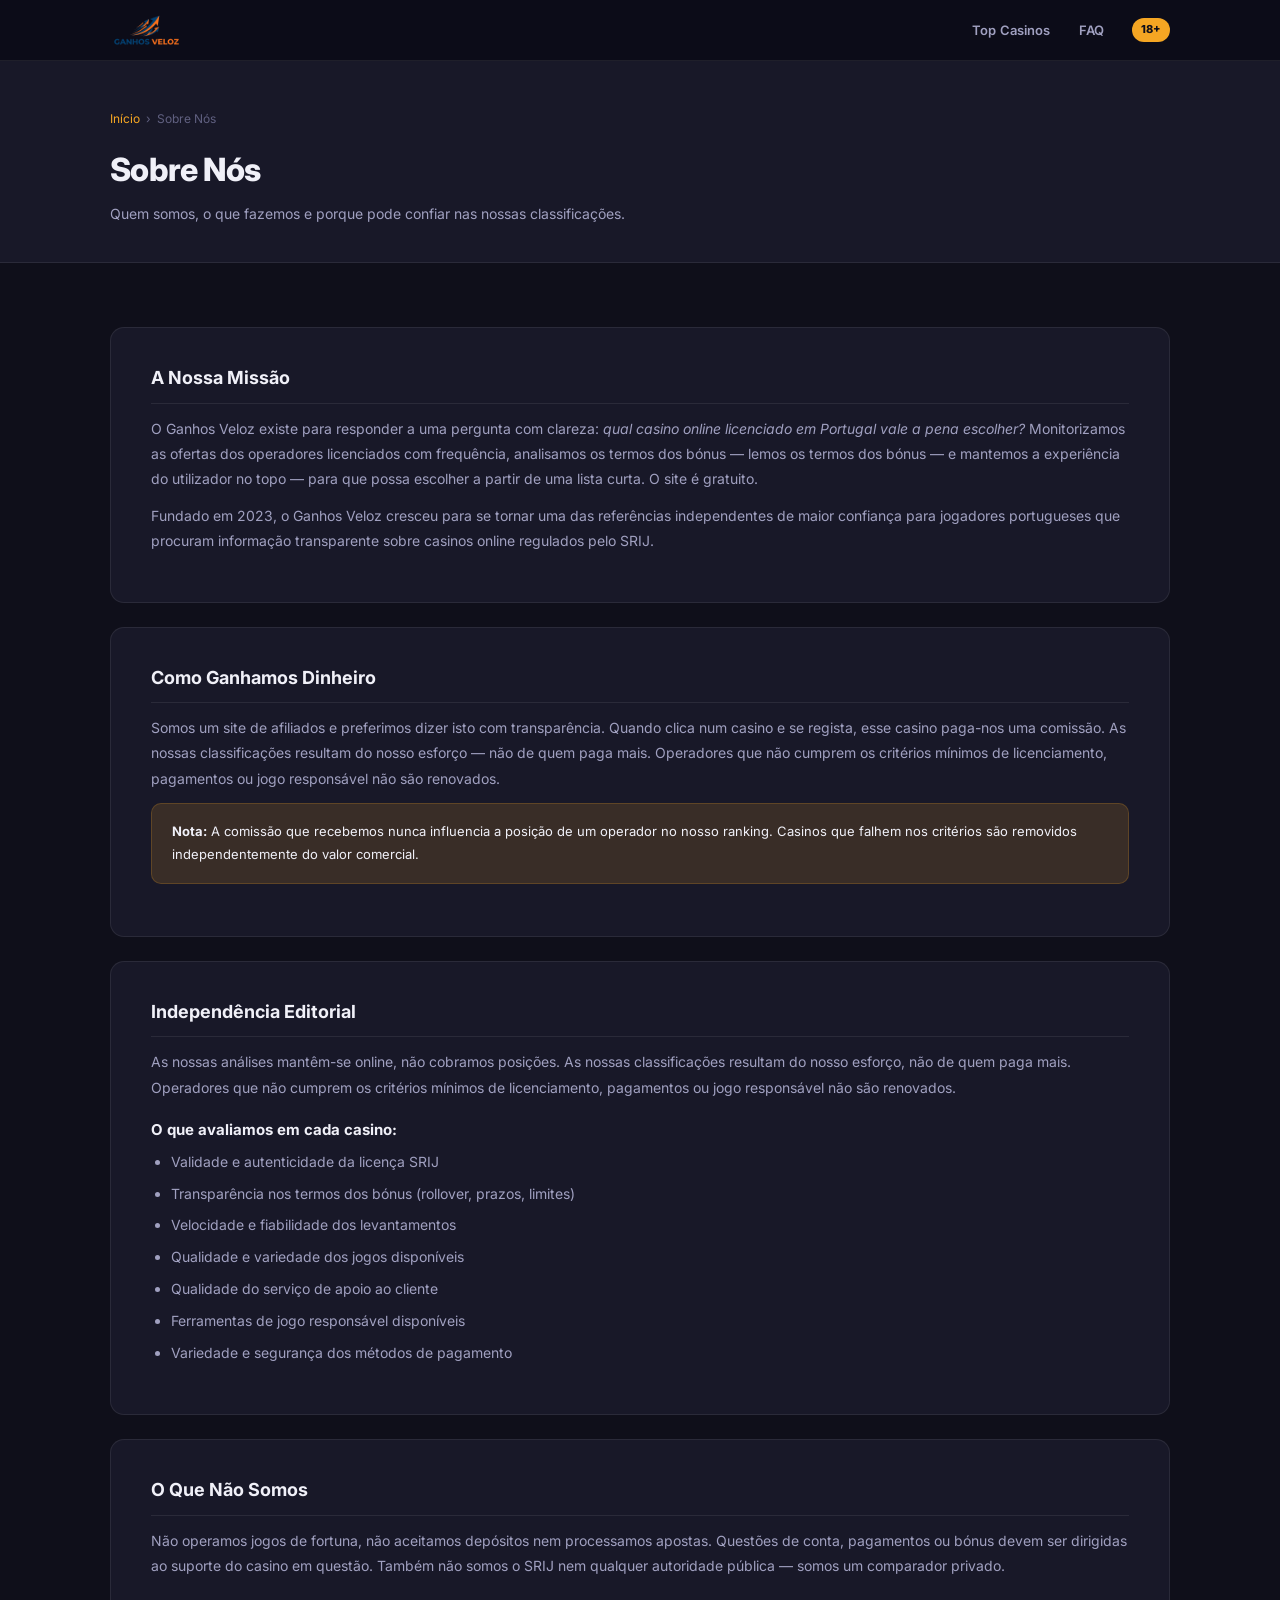
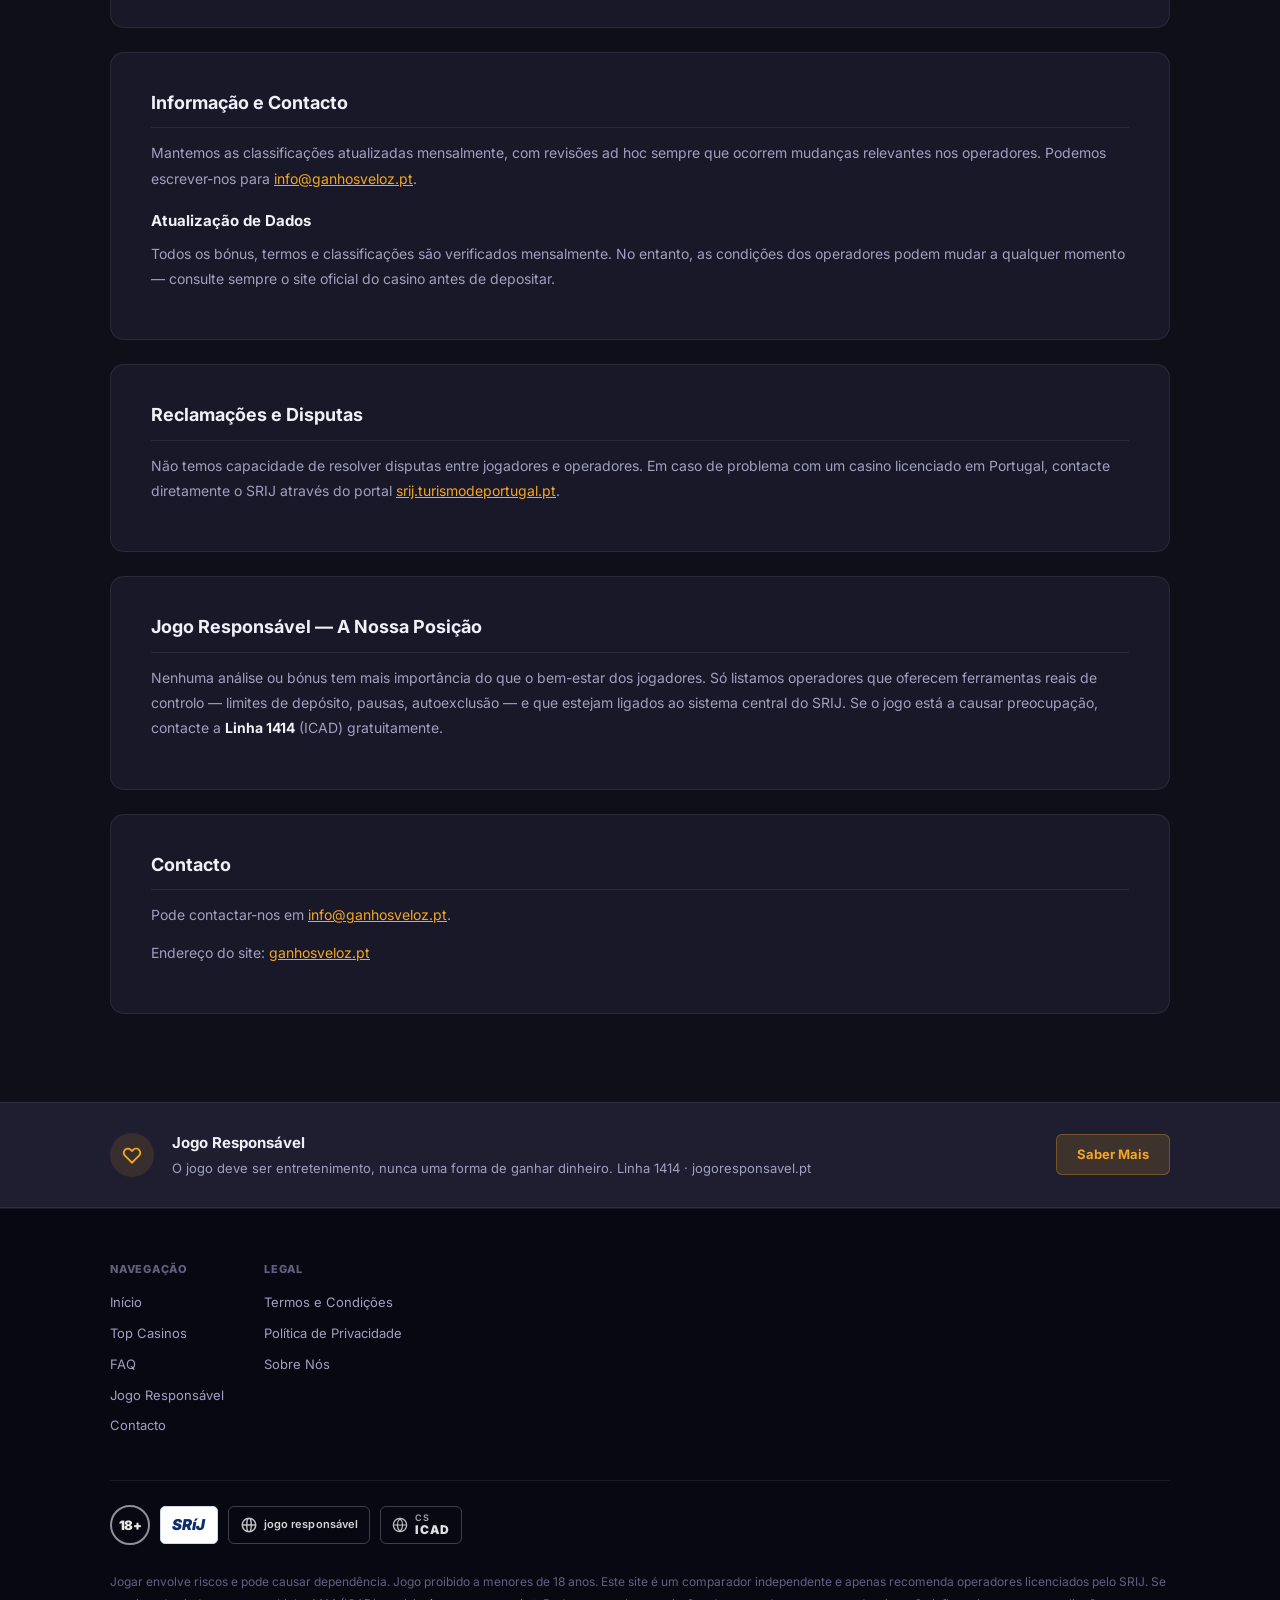
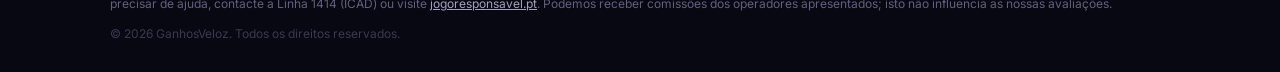
==== commit 416cacc6: "update brand and logo" ====
--- a/about-us.html
+++ b/about-us.html
@@ -5,6 +5,7 @@
   <meta name="viewport" content="width=device-width, initial-scale=1.0" />
   <title>Sobre Nós — Ganhos Veloz</title>
   <meta name="description" content="Saiba quem somos, como avaliamos os casinos e como nos financiamos. Comparador independente de casinos online licenciados pelo SRIJ." />
+  <link rel="icon" type="image/svg+xml" href="favicon.svg" />
   <link rel="stylesheet" href="styles.css" />
   <link rel="preconnect" href="https://fonts.googleapis.com" />
   <link href="https://fonts.googleapis.com/css2?family=Inter:wght@400;500;600;700;800;900&display=swap" rel="stylesheet" />
@@ -14,13 +15,12 @@
   <header class="header" id="header">
     <div class="container">
       <div class="header-inner">
-        <a href="index.html" class="logo logo-check">
-          <svg viewBox="0 0 20 20" fill="currentColor"><path fill-rule="evenodd" d="M10 18a8 8 0 100-16 8 8 0 000 16zm3.707-9.293a1 1 0 00-1.414-1.414L9 10.586 7.707 9.293a1 1 0 00-1.414 1.414l2 2a1 1 0 001.414 0l4-4z" clip-rule="evenodd"/></svg>
-          Ganhos Veloz
+        <a href="/" class="logo logo-check">
+          <img src="logo.png" alt="Ganhos Veloz" class="logo-img">
         </a>
         <nav class="nav" id="nav">
-          <a href="index.html#top-casinos">Top Casinos</a>
-          <a href="index.html#faq">FAQ</a>
+          <a href="/#top-casinos">Top Casinos</a>
+          <a href="/#faq">FAQ</a>
           <span class="nav-badge">18+</span>
         </nav>
         <button class="hamburger" id="hamburger" aria-label="Menu" aria-expanded="false">
@@ -33,7 +33,7 @@
   <section class="subpage-hero">
     <div class="container">
       <div class="breadcrumb">
-        <a href="index.html">Início</a>
+        <a href="/">Início</a>
         <span>›</span>
         <span>Sobre Nós</span>
       </div>
@@ -99,7 +99,7 @@
       <div class="content-block">
         <h2>Contacto</h2>
         <p>Pode contactar-nos em <a href="mailto:info@ganhosveloz.pt">info@ganhosveloz.pt</a>.</p>
-        <p>Endereço do site: <a href="index.html">ganhosveloz.pt</a></p>
+        <p>Endereço do site: <a href="/">ganhosveloz.pt</a></p>
       </div>
 
     </div>
@@ -126,9 +126,9 @@
         <div class="footer-links">
           <div class="footer-col">
             <h4>Navegação</h4>
-            <a href="index.html">Início</a>
-            <a href="index.html#top-casinos">Top Casinos</a>
-            <a href="index.html#faq">FAQ</a>
+            <a href="/">Início</a>
+            <a href="/#top-casinos">Top Casinos</a>
+            <a href="/#faq">FAQ</a>
             <a href="safer-gambling.html">Jogo Responsável</a>
             <a href="contact-us.html">Contacto</a>
           </div>
@@ -142,16 +142,16 @@
       </div>
       <div class="footer-bottom">
         <div class="footer-cert-logos">
-          <span class="footer-badge footer-badge-18">18+</span>
-          <span class="footer-badge footer-badge-srij">SRíJ</span>
-          <span class="footer-badge footer-badge-jogo">
+          <a href="https://www.srij.turismodeportugal.pt/pt/jogo-responsavel/onde-jogar/sitios-com-selo-de-qualidade" target="_blank" rel="noopener noreferrer" class="footer-badge footer-badge-18" title="Proibido a menores de 18 anos">18+</a>
+          <a href="https://www.srij.turismodeportugal.pt/pt/jogo-responsavel/o-que-e-o-jogo-responsavel" target="_blank" rel="noopener noreferrer" class="footer-badge footer-badge-srij" title="SRíJ — Serviço de Regulação e Inspeção de Jogos">SRíJ</a>
+          <a href="https://jogoresponsavel.pt" target="_blank" rel="noopener noreferrer" class="footer-badge footer-badge-jogo" title="Jogo Responsável">
             <svg width="18" height="18" viewBox="0 0 24 24" fill="none" stroke="currentColor" stroke-width="2" stroke-linecap="round" stroke-linejoin="round"><path d="M21 12a9 9 0 0 1-9 9m9-9a9 9 0 0 0-9-9m9 9H3m9 9a9 9 0 0 1-9-9m9 9c1.66 0 3-4.03 3-9s-1.34-9-3-9m0 18c-1.66 0-3-4.03-3-9s1.34-9 3-9m-9 9a9 9 0 0 1 9-9"/></svg>
             jogo responsável
-          </span>
-          <span class="footer-badge footer-badge-icad">
+          </a>
+          <a href="https://www.sicad.pt" target="_blank" rel="noopener noreferrer" class="footer-badge footer-badge-icad" title="ICAD — Instituto para os Comportamentos Aditivos e as Dependências">
             <svg width="16" height="16" viewBox="0 0 24 24" fill="none" stroke="currentColor" stroke-width="1.8" stroke-linecap="round" stroke-linejoin="round"><circle cx="12" cy="12" r="10"/><path d="M2 12h20M12 2a15.3 15.3 0 0 1 4 10 15.3 15.3 0 0 1-4 10 15.3 15.3 0 0 1-4-10 15.3 15.3 0 0 1 4-10z"/></svg>
             <span class="icad-wrap"><span>CS</span><strong>ICAD</strong></span>
-          </span>
+          </a>
         </div>
         <p class="footer-legal">Jogar envolve riscos e pode causar dependência. Jogo proibido a menores de 18 anos. Este site é um comparador independente e apenas recomenda operadores licenciados pelo SRIJ. Se precisar de ajuda, contacte a Linha 1414 (ICAD) ou visite <a href="https://www.jogoresponsavel.pt" target="_blank" rel="noopener">jogoresponsavel.pt</a>. Podemos receber comissões dos operadores apresentados; isto não influencia as nossas avaliações.</p>
         <p class="footer-copy">© 2026 GanhosVeloz. Todos os direitos reservados.</p>
--- a/styles.css
+++ b/styles.css
@@ -89,12 +89,18 @@
 .logo-check {
   display: flex;
   align-items: center;
-  gap: 6px;
-  font-size: 14px;
-  font-weight: 700;
-  color: var(--text);
-}
-.logo-check svg { color: var(--orange); width: 18px; height: 18px; }
+  gap: 8px;
+  font-size: 15px;
+  font-weight: 800;
+  color: var(--text);
+  letter-spacing: -.01em;
+}
+.logo-check svg { width: 22px; height: 22px; flex-shrink: 0; }
+.logo-img {
+  height: 40px;
+  width: auto;
+  display: block;
+}
 
 /* Nav */
 .nav {
@@ -722,6 +728,13 @@
   letter-spacing: .05em;
   text-transform: uppercase;
 }
+a.footer-badge {
+  text-decoration: none;
+  cursor: pointer;
+  transition: opacity .18s, border-color .18s;
+}
+a.footer-badge:hover { opacity: .75; border-color: rgba(255,255,255,.45); }
+a.footer-badge-srij:hover { opacity: .85; }
 
 .footer-cert-logos {
   display: flex;
